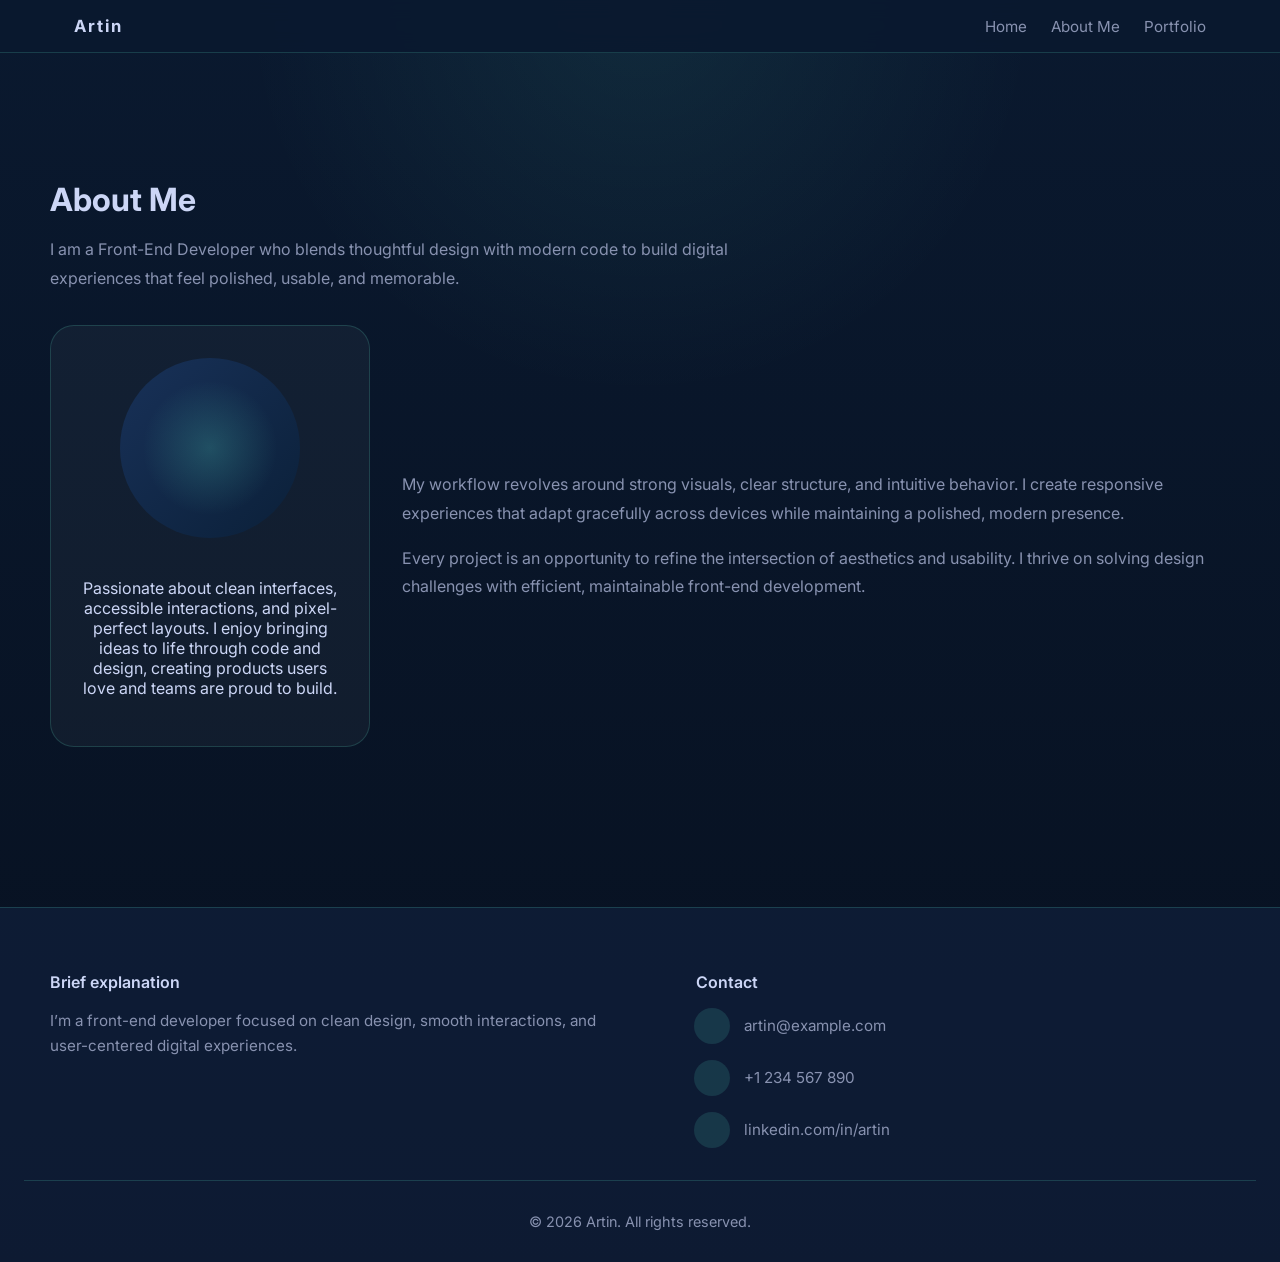
==== aboutme.html @ 391b1e37 "Create aboutme.html" ====
﻿<!DOCTYPE html>
<html lang="en">
<head>
  <meta charset="UTF-8" />
  <meta name="viewport" content="width=device-width, initial-scale=1.0" />
  <title>About Me | Artin Portfolio</title>
  <link rel="preconnect" href="https://fonts.googleapis.com" />
  <link rel="preconnect" href="https://fonts.gstatic.com" crossorigin />
  <link href="https://fonts.googleapis.com/css2?family=Inter:wght@400;500;600;700&display=swap" rel="stylesheet" />
  <link rel="stylesheet" href="style.css" />
</head>
<body>
  <header>
    <div class="nav-inner">
      <div class="brand">Artin</div>
      <nav aria-label="Primary navigation">
        <a class="nav-link" href="index.html">Home</a>
        <a class="nav-link" href="aboutme.html">About Me</a>
        <a class="nav-link" href="portfolio.html">Portfolio</a>
      </nav>
    </div>
  </header>

  <main>
    <section class="section">
      <div class="section-inner">
        <h2 class="section-title">About Me</h2>
        <p class="section-subtitle">I am a Front-End Developer who blends thoughtful design with modern code to build digital experiences that feel polished, usable, and memorable.</p>
        <div class="about-grid">
          <div class="profile-card">
            <div class="profile-image" aria-hidden="true"></div>
            <p>Passionate about clean interfaces, accessible interactions, and pixel-perfect layouts. I enjoy bringing ideas to life through code and design, creating products users love and teams are proud to build.</p>
          </div>
          <div class="bio-card">
            <p>My workflow revolves around strong visuals, clear structure, and intuitive behavior. I create responsive experiences that adapt gracefully across devices while maintaining a polished, modern presence.</p>
            <p>Every project is an opportunity to refine the intersection of aesthetics and usability. I thrive on solving design challenges with efficient, maintainable front-end development.</p>
          </div>
        </div>
      </div>
    </section>
  </main>
<footer class="footer">
    <div class="footer-inner">
      <div class="footer-column">
        <h3 class="footer-title">Brief explanation</h3>
        <p class="footer-text">I’m a front-end developer focused on clean design, smooth interactions, and user-centered digital experiences.</p>
      </div>
      <div class="footer-column">
        <h3 class="footer-title wwv">Contact</h3>
        <div class="footer-links footer-contact-list">
          <a class="footer-link footer-contact-item" href="mailto:artin@example.com">
            <span class="contact-icon"><i class="fas fa-envelope" aria-hidden="true"></i></span>
            artin@example.com
          </a>
          <a class="footer-link footer-contact-item" href="tel:+1234567890">
            <span class="contact-icon"><i class="fas fa-phone" aria-hidden="true"></i></span>
            +1 234 567 890
          </a>
          <a class="footer-link footer-contact-item" href="https://www.linkedin.com" target="_blank" rel="noreferrer noopener">
            <span class="contact-icon"><i class="fab fa-linkedin-in" aria-hidden="true"></i></span>
            linkedin.com/in/artin
          </a>
        </div>
      </div>
    </div>
    <div class="footer-bottom">© 2026 Artin. All rights reserved.</div>
  </footer>
</body>
</html>
---- style.css ----
﻿:root {
  color-scheme: dark;
  --bg: #0a192f;
  --surface: #112240;
  --text: #ccd6f6;
  --muted: #8892b0;
  --accent: #64ffda;
  --border: rgba(100, 255, 218, 0.16);
  scroll-behavior: smooth;
}

* {
  box-sizing: border-box;
}

html {
  scroll-behavior: smooth;
}

body {
  margin: 0;
  min-height: 100vh;
  font-family: "Inter", system-ui, sans-serif;
  background: radial-gradient(circle at top, rgba(100, 255, 218, 0.08), transparent 28%), linear-gradient(180deg, #0a192f 0%, #07101f 100%);
  color: var(--text);
}

a {
  color: inherit;
}

button {
  font: inherit;
  cursor: pointer;
}

header {
  position: fixed;
  inset: 0 0 auto 0;
  z-index: 10;
  background: rgba(10, 25, 47, 0.94);
  border-bottom: 1px solid var(--border);
  backdrop-filter: blur(10px);
}

.nav-inner {
  max-width: 1180px;
  margin: 0 auto;
  padding: 1rem 1.5rem;
  display: flex;
  align-items: center;
  justify-content: space-between;
  gap: 1rem;
}

.brand {
  font-size: 1.05rem;
  font-weight: 700;
  letter-spacing: 0.12em;
}

nav {
  display: flex;
  gap: 1.5rem;
  flex-wrap: wrap;
}

.nav-link {
  color: var(--muted);
  font-size: 0.95rem;
  text-decoration: none;
  transition: color 180ms ease;
}

.nav-link:hover,
.nav-link:focus-visible {
  color: var(--accent);
}

main {
  padding-top: 84px;
}

.section {
  padding: 6rem 1.5rem;
}

.section-inner {
  max-width: 1180px;
  margin: 0 auto;
}

.hero {
  min-height: calc(100vh - 84px);
  display: flex;
  align-items: center;
  justify-content: center;
  text-align: center;
  padding: 0 1.5rem;
}

.hero-content {
  max-width: 760px;
  width: 100%;
}

.hero-title {
  margin: 0;
  font-size: clamp(2.8rem, 5vw, 5rem);
  line-height: 0.95;
  letter-spacing: -0.05em;
}

.hero-subtitle {
  margin: 1.5rem 0 0.8rem;
  font-size: 1.15rem;
  color: var(--muted);
  line-height: 1.6;
}

.hero-text {
  margin: 0 auto;
  max-width: 680px;
  color: var(--muted);
  font-size: 1rem;
  line-height: 1.8;
}

.social-row {
  margin-top: 2.5rem;
  display: flex;
  justify-content: center;
  gap: 1rem;
  flex-wrap: wrap;
}

.social-link {
  width: 48px;
  height: 48px;
  display: inline-flex;
  align-items: center;
  justify-content: center;
  border: 1px solid var(--border);
  border-radius: 50%;
  transition: transform 180ms ease, border-color 180ms ease, color 180ms ease;
  color: var(--text);
}

.social-link:hover,
.social-link:focus-visible {
  transform: translateY(-3px);
  border-color: var(--accent);
  color: var(--accent);
}

.section-title {
  font-size: 2rem;
  margin: 0 0 1rem;
}

.section-subtitle {
  max-width: 720px;
  color: var(--muted);
  line-height: 1.8;
  margin-top: 1rem;
}

.about-grid {
  display: grid;
  gap: 2rem;
  grid-template-columns: minmax(0, 320px) 1fr;
  align-items: center;
  margin-top: 2rem;
}

.profile-card {
  display: flex;
  flex-direction: column;
  align-items: center;
  text-align: center;
  gap: 1.5rem;
  padding: 2rem;
  border-radius: 24px;
  background: rgba(255, 255, 255, 0.04);
  border: 1px solid var(--border);
}

.profile-image {
  width: 180px;
  height: 180px;
  border-radius: 50%;
  background: linear-gradient(135deg, #183158, #0b2039);
  display: grid;
  place-items: center;
  position: relative;
  overflow: hidden;
}

.profile-image::before {
  content: "";
  width: 140px;
  height: 140px;
  border-radius: 50%;
  background: radial-gradient(circle, rgba(100,255,218,0.18) 0%, transparent 68%);
}

.bio-card {
  display: grid;
  gap: 1rem;
}

.bio-card p {
  margin: 0;
  color: var(--muted);
  line-height: 1.8;
}

.portfolio-slider-wrapper {
  margin-top: 2rem;
  height: auto;
}

.portfolio-grid {
  display: flex;
  gap: 1.5rem;
  overflow-x: auto;
  padding-bottom: 1rem;
  scroll-snap-type: x mandatory;
  -webkit-overflow-scrolling: touch;
  scrollbar-width: none;
  margin-top: 2rem;
}

.portfolio-grid::-webkit-scrollbar {
  display: none;
}

.project-card {
  background: rgba(255, 255, 255, 0.04);
  border: 1px solid var(--border);
  border-radius: 22px;
  overflow: hidden;
  display: flex;
  flex-direction: column;
  transition: transform 180ms ease, border-color 180ms ease;
  min-width: 320px;
  flex: 0 0 320px;
  scroll-snap-align: start;
  margin-top: 2rem;
}

.project-card:hover,
.project-card:focus-within {
  transform: translateY(-4px);
  border-color: var(--accent);
}

.project-image {
  min-height: 180px;
  background: linear-gradient(180deg, rgba(100, 255, 218, 0.18), rgba(10, 25, 47, 0.95));
  display: grid;
  place-items: center;
  color: var(--text);
  font-weight: 700;
  font-size: 1.1rem;
  text-transform: uppercase;
  letter-spacing: 0.12em;
}

.project-content {
  padding: 1.5rem;
  display: flex;
  flex-direction: column;
  gap: 1rem;
  flex: 1;
}

.portfolio-controls {
  display: flex;
  justify-content: center;
  gap: 1rem;
  margin-top: 1.5rem;
}

.slider-button {
  padding: 0.95rem 1.6rem;
  border: 1px solid var(--border);
  border-radius: 999px;
  background: transparent;
  color: var(--text);
  font-weight: 600;
  transition: background 180ms ease, border-color 180ms ease, transform 180ms ease;
}

.slider-button:hover,
.slider-button:focus-visible {
  background: rgba(100, 255, 218, 0.12);
  border-color: var(--accent);
  color: var(--accent);
  transform: translateY(-2px);
}

.project-title {
  margin: 0;
  font-size: 1.1rem;
}

.project-description {
  margin: 0;
  color: var(--muted);
  line-height: 1.8;
  flex: 1;
}

.project-button {
  align-self: start;
  padding: 0.85rem 1.3rem;
  border: 1px solid var(--border);
  border-radius: 999px;
  background: transparent;
  color: var(--text);
  transition: background 180ms ease, color 180ms ease, transform 180ms ease;
}

.project-button:hover,
.project-button:focus-visible {
  background: rgba(100, 255, 218, 0.12);
  color: var(--accent);
  transform: translateY(-2px);
}

.footer {
  background: rgba(17, 34, 64, 0.6);
  border-top: 1px solid var(--border);
  padding: 4rem 1.5rem 2rem;
  margin-top: 4rem;
}

.footer-inner {
  max-width: 1180px;
  margin: 0 auto;
  display: flex;
  justify-content: space-between;
  align-items: flex-start;
  gap: 3rem;
}

.footer-column {
  flex: 1;
  min-width: 220px;
  display: flex;
  flex-direction: column;
  gap: 1rem;
}

.footer-title {
  margin: 0;
  font-size: 1rem;
  font-weight: 600;
  color: var(--text);
}

.footer-text {
  margin: 0;
  color: var(--muted);
  font-size: 0.95rem;
  line-height: 1.7;
}

.footer-links {
  display: flex;
  flex-direction: column;
  gap: 0.8rem;
}

.footer-link {
  color: var(--muted);
  text-decoration: none;
  font-size: 0.95rem;
  transition: color 180ms ease;
}

.footer-link:hover,
.footer-link:focus-visible {
  color: var(--accent);
}

.footer-contact-list {
  display: grid;
  gap: 1rem;
  margin-left: 30px;
}
.wwv{
    margin-left: 32px;
}

.footer-contact-item {
  display: flex;
  align-items: center;
  gap: 0.9rem;
}

.contact-icon {
  width: 36px;
  height: 36px;
  display: inline-flex;
  align-items: center;
  justify-content: center;
  border-radius: 50%;
  background: rgba(100, 255, 218, 0.12);
  color: var(--accent);
}

.footer-bottom {
  text-align: center;
  color: var(--muted);
  font-size: 0.9rem;
  margin-top: 2rem;
  padding-top: 2rem;
  border-top: 1px solid var(--border);
}

@media (max-width: 1024px) {
  .nav-inner {
    padding: 0.8rem 1.2rem;
  }

  .section {
    padding: 4rem 1.2rem;
  }

  .project-card {
    min-width: 320px;
    flex: 0 0 320px;
  }
}

@media (max-width: 768px) {
  .nav-inner {
    flex-direction: row;
    padding: 0.8rem 1rem;
    gap: 0.8rem;
  }

  nav {
    gap: 1rem;
  }

  .brand {
    font-size: 0.95rem;
  }

  .nav-link {
    font-size: 0.85rem;
  }

  .hero {
    min-height: calc(100vh - 70px);
    padding: 1.5rem;
  }

  .hero-title {
    font-size: clamp(2.2rem, 7vw, 4rem);
  }

  .hero-subtitle {
    font-size: 1rem;
  }

  .hero-text {
    font-size: 0.95rem;
  }

  .section {
    padding: 3.5rem 1rem;
  }

  .section-title {
    font-size: 1.65rem;
  }

  .section-subtitle {
    font-size: 0.95rem;
  }

  .about-grid {
    grid-template-columns: 1fr;
    gap: 2rem;
  }

  .profile-image {
    width: 140px;
    height: 140px;
  }

  .profile-image::before {
    width: 110px;
    height: 110px;
  }

  .project-card {
    min-width: 280px;
    flex: 0 0 280px;
  }

  .project-image {
    min-height: 160px;
  }

  .project-content {
    padding: 1.5rem;
  }

  .portfolio-grid {
    gap: 1.2rem;
    padding-bottom: 1.5rem;
  }

  .portfolio-controls {
    gap: 0.8rem;
  }

  .slider-button {
    padding: 0.8rem 1.3rem;
    font-size: 0.9rem;
  }

  .footer {
    padding: 3rem 1rem 1.5rem;
    margin-top: 2rem;
  }

  .footer-inner {
    gap: 2rem;
    flex-direction: column;
  }

  .footer-column {
    min-width: auto;
  }

  .footer-title {
    font-size: 0.95rem;
  }

  .footer-text {
    font-size: 0.9rem;
  }

  .footer-contact-item {
    gap: 0.7rem;
  }

  .contact-icon {
    width: 32px;
    height: 32px;
    font-size: 0.9rem;
  }
}

@media (max-width: 480px) {
  header {
    padding: 0;
  }

  .nav-inner {
    flex-direction: column;
    padding: 0.8rem 1rem;
    gap: 0.5rem;
    align-items: flex-start;
  }

  nav {
    width: 100%;
    gap: 0.8rem;
    flex-wrap: wrap;
  }

  .brand {
    font-size: 0.9rem;
    width: 100%;
  }

  .nav-link {
    font-size: 0.8rem;
    padding: 0.4rem 0.8rem;
  }

  main {
    padding-top: 70px;
  }

  .hero {
    min-height: calc(100vh - 70px);
    padding: 1rem;
    justify-content: center;
  }

  .hero-content {
    max-width: 100%;
  }

  .hero-title {
    font-size: clamp(1.8rem, 8vw, 3rem);
    line-height: 1.1;
  }

  .hero-subtitle {
    font-size: 0.9rem;
    margin: 1rem 0 0.5rem;
  }

  .hero-text {
    font-size: 0.85rem;
    line-height: 1.6;
    margin: 0;
  }

  .social-row {
    margin-top: 1.5rem;
    gap: 0.8rem;
  }

  .social-link {
    width: 40px;
    height: 40px;
  }

  .section {
    padding: 2.5rem 0.9rem;
  }

  .section-inner {
    max-width: 100%;
    padding: 0;
  }

  .section-title {
    font-size: 1.4rem;
    margin-bottom: 0.8rem;
  }

  .section-subtitle {
    font-size: 0.88rem;
    max-width: 100%;
    margin-top: 0.5rem;
  }

  .about-grid {
    grid-template-columns: 1fr;
    gap: 1.5rem;
    margin-top: 1.5rem;
  }

  .profile-card {
    padding: 1.5rem;
    gap: 1rem;
    border-radius: 16px;
  }

  .profile-image {
    width: 120px;
    height: 120px;
  }

  .profile-image::before {
    width: 95px;
    height: 95px;
  }

  .bio-card {
    gap: 0.8rem;
  }

  .bio-card p {
    font-size: 0.88rem;
    line-height: 1.6;
  }

  .portfolio-slider-wrapper {
    margin-top: 1.5rem;
  }

  .portfolio-grid {
    gap: 1rem;
    margin-top: 1.5rem;
    padding-bottom: 1rem;
  }

  .project-card {
    min-width: 260px;
    flex: 0 0 260px;
    border-radius: 16px;
  }

  .project-image {
    min-height: 140px;
    font-size: 0.95rem;
  }

  .project-content {
    padding: 1.2rem;
    gap: 0.8rem;
  }

  .project-title {
    font-size: 1rem;
  }

  .project-description {
    font-size: 0.85rem;
  }

  .project-button {
    padding: 0.7rem 1rem;
    font-size: 0.85rem;
  }

  .portfolio-controls {
    gap: 0.6rem;
    margin-top: 1rem;
  }

  .slider-button {
    padding: 0.7rem 1.1rem;
    font-size: 0.85rem;
  }

  .footer {
    padding: 2rem 0.9rem 1rem;
    margin-top: 2rem;
  }

  .footer-inner {
    flex-direction: column;
    gap: 1.5rem;
  }

  .footer-column {
    min-width: auto;
  }

  .footer-title {
    font-size: 0.9rem;
    margin-bottom: 0.5rem;
  }

  .footer-text {
    font-size: 0.85rem;
    line-height: 1.5;
  }

  .footer-links {
    gap: 0.6rem;
  }

  .footer-link {
    font-size: 0.85rem;
  }

  .footer-contact-list {
    gap: 0.8rem;
  }

  .footer-contact-item {
    gap: 0.6rem;
    font-size: 0.85rem;
  }

  .contact-icon {
    width: 30px;
    height: 30px;
    min-width: 30px;
    font-size: 0.85rem;
  }

  .footer-bottom {
    font-size: 0.8rem;
    margin-top: 1.5rem;
    padding-top: 1.5rem;
  }
}
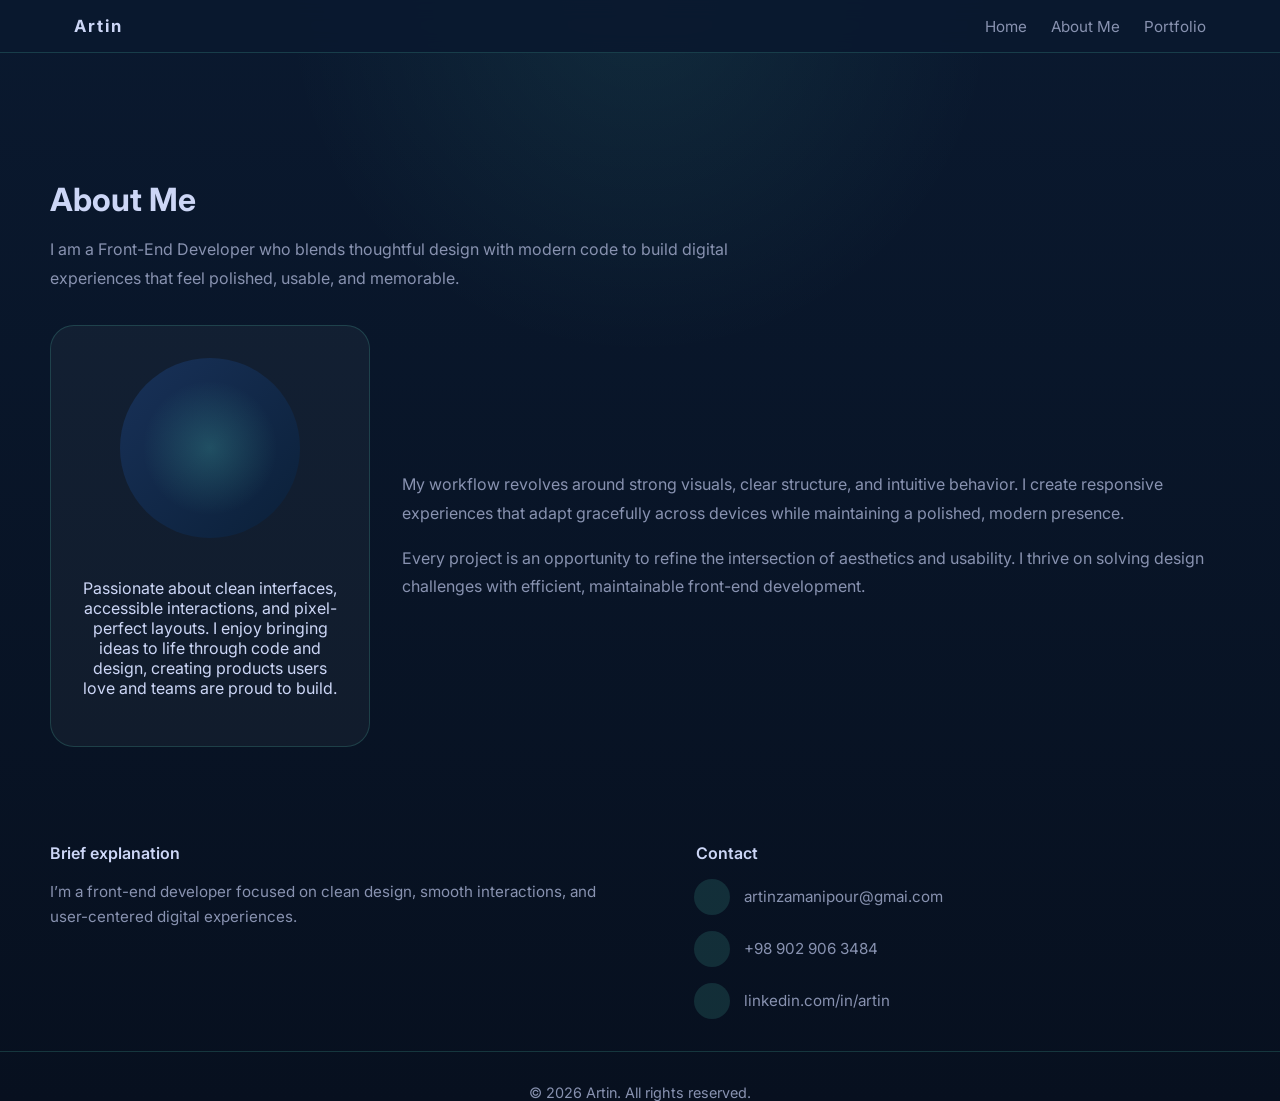
==== commit d5629f89: "Update aboutme.html" ====
--- a/aboutme.html
+++ b/aboutme.html
@@ -3,7 +3,7 @@
 <head>
   <meta charset="UTF-8" />
   <meta name="viewport" content="width=device-width, initial-scale=1.0" />
-  <title>About Me | Artin Portfolio</title>
+  <title>About Me | Artin's Website</title>
   <link rel="preconnect" href="https://fonts.googleapis.com" />
   <link rel="preconnect" href="https://fonts.gstatic.com" crossorigin />
   <link href="https://fonts.googleapis.com/css2?family=Inter:wght@400;500;600;700&display=swap" rel="stylesheet" />
@@ -39,7 +39,7 @@
       </div>
     </section>
   </main>
-<footer class="footer">
+  <footer class="footer">
     <div class="footer-inner">
       <div class="footer-column">
         <h3 class="footer-title">Brief explanation</h3>
@@ -48,13 +48,13 @@
       <div class="footer-column">
         <h3 class="footer-title wwv">Contact</h3>
         <div class="footer-links footer-contact-list">
-          <a class="footer-link footer-contact-item" href="mailto:artin@example.com">
+          <a class="footer-link footer-contact-item" href="mailto:artinzamanipour@gmai.com">
             <span class="contact-icon"><i class="fas fa-envelope" aria-hidden="true"></i></span>
-            artin@example.com
+            artinzamanipour@gmai.com
           </a>
-          <a class="footer-link footer-contact-item" href="tel:+1234567890">
+          <a class="footer-link footer-contact-item" href="tel:+98 902 906 3484">
             <span class="contact-icon"><i class="fas fa-phone" aria-hidden="true"></i></span>
-            +1 234 567 890
+            +98 902 906 3484
           </a>
           <a class="footer-link footer-contact-item" href="https://www.linkedin.com" target="_blank" rel="noreferrer noopener">
             <span class="contact-icon"><i class="fab fa-linkedin-in" aria-hidden="true"></i></span>
--- a/style.css
+++ b/style.css
@@ -91,47 +91,266 @@
 }
 
 .hero {
+  position: relative;
   min-height: calc(100vh - 84px);
   display: flex;
   align-items: center;
-  justify-content: center;
-  text-align: center;
+  justify-content: flex-start;
   padding: 0 1.5rem;
+  overflow: hidden;
+}
+
+.hero-bg {
+  position: absolute;
+  inset: 0;
+  z-index: 0;
+  overflow: hidden;
+  background: linear-gradient(180deg, rgba(10, 25, 47, 0.9), rgba(10, 25, 47, 0.95));
+}
+
+.hero-video {
+  position: absolute;
+  inset: 0;
+  width: 100%;
+  height: 100%;
+  object-fit: cover;
+  opacity: 0.65;
+  filter: brightness(0.55) saturate(0.95);
+}
+
+.hero-overlay {
+  position: absolute;
+  inset: 0;
+  background: linear-gradient(180deg, rgba(10, 25, 47, 0.45), rgba(10, 25, 47, 0.85));
+  pointer-events: none;
+}
+
+.hero-layout {
+  position: relative;
+  z-index: 1;
+  width: 100%;
+  max-width: 1180px;
+  display: grid;
+  grid-template-columns: minmax(0, 1fr) minmax(320px, 360px);
+  gap: 3rem;
+  align-items: start;
 }
 
 .hero-content {
-  max-width: 760px;
+  justify-self: start;
+  text-align: left;
+  max-width: 700px;
   width: 100%;
 }
 
 .hero-title {
   margin: 0;
-  font-size: clamp(2.8rem, 5vw, 5rem);
-  line-height: 0.95;
+  font-size: clamp(3rem, 6vw, 5.2rem);
+  line-height: 1;
   letter-spacing: -0.05em;
 }
 
 .hero-subtitle {
-  margin: 1.5rem 0 0.8rem;
+  margin: 2.2rem 0 1rem;
   font-size: 1.15rem;
   color: var(--muted);
-  line-height: 1.6;
+  line-height: 1.8;
+  max-width: 640px;
+  white-space: nowrap;
+  overflow: hidden;
+  border-right: 2px solid rgba(100, 255, 218, 0.75);
+  animation: typewriter 4.5s steps(40,end) 1, blink-caret 700ms step-end infinite;
 }
 
 .hero-text {
-  margin: 0 auto;
+  margin: 0;
   max-width: 680px;
   color: var(--muted);
   font-size: 1rem;
   line-height: 1.8;
+  
+}
+
+@keyframes typewriter {
+  from { width: 0; }
+  to { width: 100%; }
+}
+
+@keyframes blink-caret {
+  50% { border-color: transparent; }
+}
+
+.hero-card {
+  position: relative;
+  right: auto;
+  bottom: auto;
+  width: 100%;
+  max-width: 360px;
+  padding: 1.5rem;
+  border-radius: 26px;
+  border: 1px solid rgba(100, 255, 218, 0.18);
+  background: rgba(255, 255, 255, 0.08);
+  box-shadow: 0 24px 60px rgba(100, 255, 218, 0.12);
+  backdrop-filter: blur(20px);
+  color: #eef6ff;
+  z-index: 1;
+}
+
+.hero-card {
+  align-self: start;
+}
+
+.hero-card-top {
+  display: flex;
+  align-items: center;
+  justify-content: space-between;
+  gap: 0.75rem;
+  margin-bottom: 1rem;
+}
+
+.hero-card-label {
+  font-size: 0.72rem;
+  letter-spacing: 0.26em;
+  text-transform: uppercase;
+  color: #8ee9d4;
+}
+
+.hero-card-chip {
+  font-size: 0.75rem;
+  padding: 0.35rem 0.85rem;
+  border-radius: 999px;
+  background: rgba(94, 234, 212, 0.14);
+  color: #d6fff2;
+}
+
+.hero-card-body {
+  display: flex;
+  gap: 1rem;
+  align-items: center;
+}
+
+.hero-card-thumb {
+  width: 60px;
+  height: 60px;
+  display: grid;
+  place-items: center;
+  border-radius: 22px;
+  background: rgba(255, 255, 255, 0.12);
+  border: 1px solid rgba(255, 255, 255, 0.12);
+  color: #64ffda;
+}
+
+.hero-card h3 {
+  margin: 0;
+  font-size: 1rem;
+  line-height: 1.3;
+  color: #f5f8ff;
+}
+
+.hero-card p {
+  margin: 0.5rem 0 0;
+  color: #d3e3ff;
+  font-size: 0.95rem;
+  line-height: 1.7;
+}
+
+.hero-card-link {
+  display: inline-flex;
+  margin-top: 1rem;
+  color: #64ffda;
+  font-weight: 600;
+  text-decoration: none;
+  border-bottom: 1px solid transparent;
+  transition: border-color 180ms ease;
+}
+
+.hero-card-link:hover,
+.hero-card-link:focus-visible {
+  border-color: #64ffda;
 }
 
 .social-row {
   margin-top: 2.5rem;
   display: flex;
-  justify-content: center;
+  justify-content: flex-start;
   gap: 1rem;
   flex-wrap: wrap;
+}
+
+.skills-section {
+  padding-top: 4rem;
+}
+
+.skills-inner {
+  display: grid;
+  grid-template-columns: 1fr 360px;
+  gap: 2rem;
+  align-items: start;
+}
+
+.skills-panel {
+  position: relative;
+  min-height: 240px;
+  padding: 2rem;
+  border-radius: 28px;
+  border: 1px solid rgba(100, 255, 218, 0.16);
+  background: rgba(255, 255, 255, 0.05);
+  overflow: hidden;
+}
+
+.skills-list {
+  display: grid;
+  gap: 1rem;
+  animation: skills-scroll 5s linear infinite;
+}
+
+.skills-list span {
+  display: inline-block;
+  font-size: 1.05rem;
+  color: #e4f2ff;
+  opacity: 0.95;
+}
+
+@keyframes skills-scroll {
+  0%, 16% { transform: translateY(0); }
+  20%, 36% { transform: translateY(-100%); }
+  40%, 56% { transform: translateY(-200%); }
+  60%, 76% { transform: translateY(-300%); }
+  80%, 96% { transform: translateY(-400%); }
+  100% { transform: translateY(0); }
+}
+
+@media (max-width: 920px) {
+  .hero-layout,
+  .skills-inner {
+    grid-template-columns: 1fr;
+  }
+
+  .hero {
+    justify-content: center;
+  }
+
+  .social-row {
+    justify-content: center;
+  }
+}
+
+@media (max-width: 620px) {
+  .hero {
+    padding: 0 1rem;
+  }
+
+  .hero-subtitle {
+    display: block;
+    white-space: normal;
+    overflow: visible;
+    border-right: none;
+    animation: none;
+  }
+
+  .skills-inner {
+    gap: 1.5rem;
+  }
 }
 
 .social-link {
@@ -328,7 +547,7 @@
   color: var(--accent);
   transform: translateY(-2px);
 }
-
+hero-subtitle
 .footer {
   background: rgba(17, 34, 64, 0.6);
   border-top: 1px solid var(--border);
@@ -420,6 +639,7 @@
   border-top: 1px solid var(--border);
 }
 
+
 @media (max-width: 1024px) {
   .nav-inner {
     padding: 0.8rem 1.2rem;
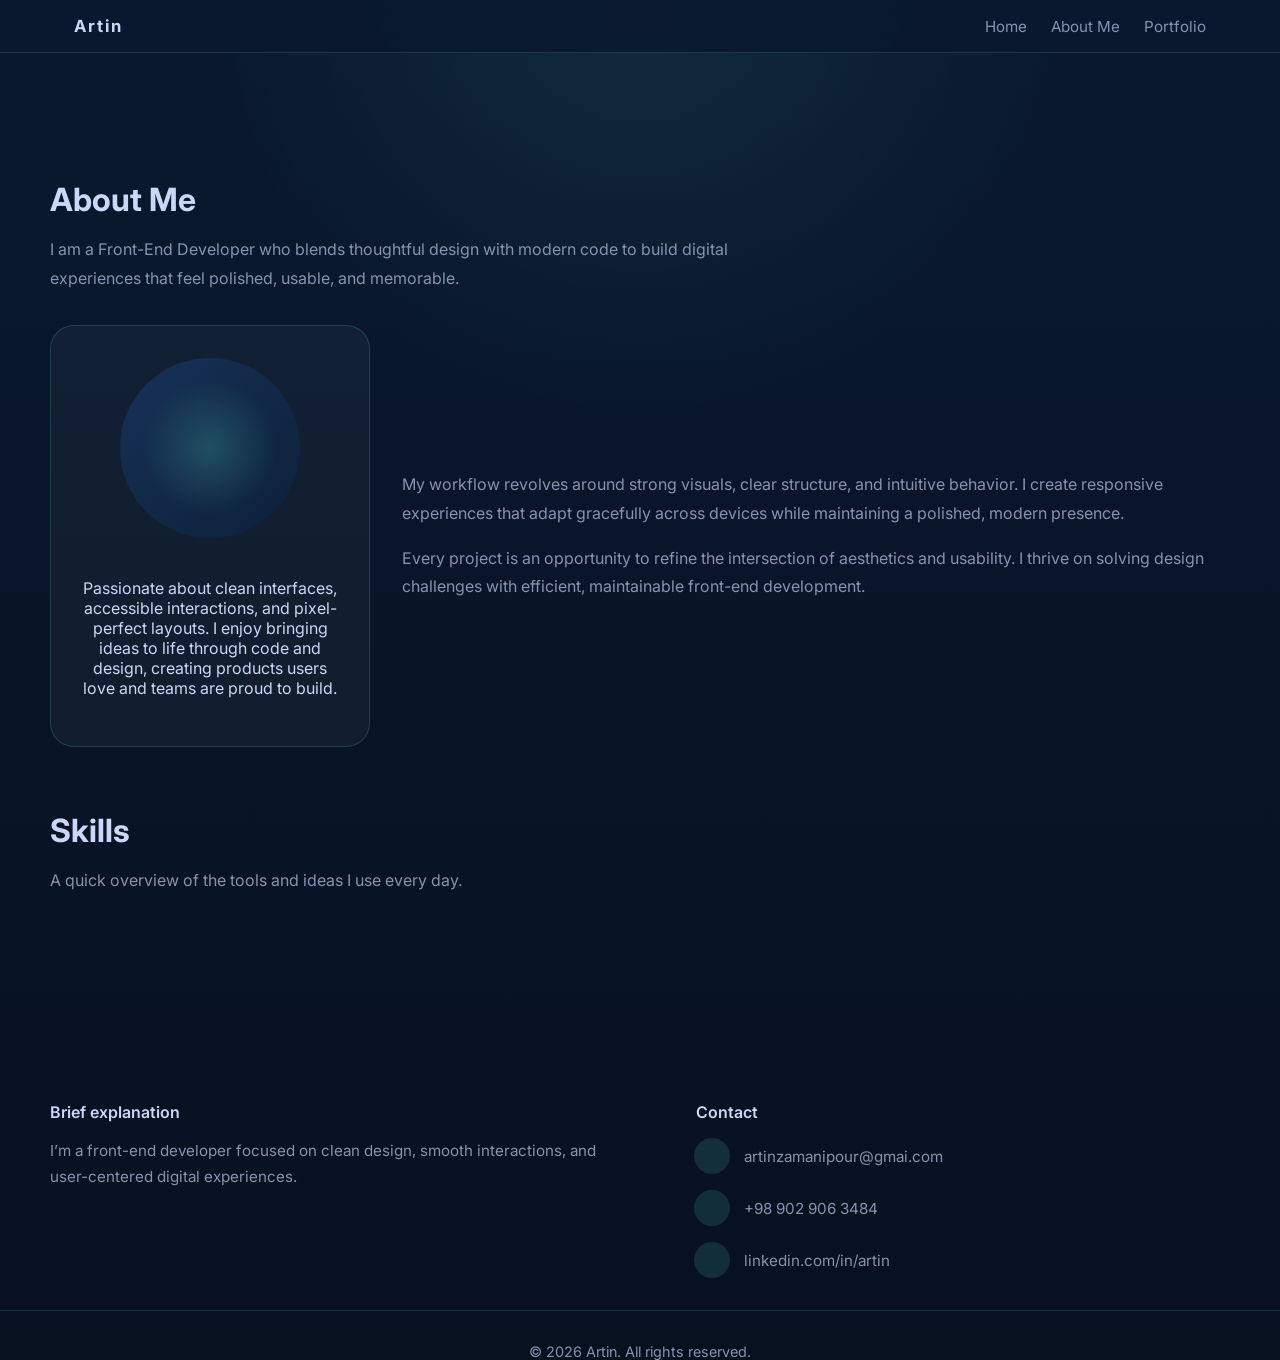
==== commit cd88f253: "Update aboutme.html" ====
--- a/aboutme.html
+++ b/aboutme.html
@@ -37,6 +37,15 @@
           </div>
         </div>
       </div>
+      <section class="section skills-section">
+      <div class="section-inner">
+        <h2 class="section-title">Skills</h2>
+        <p class="section-subtitle">A quick overview of the tools and ideas I use every day.</p>
+        <div class="skills-rotator" aria-live="polite">
+          <span class="skills-rotator-line"></span>
+        </div>
+      </div>
+    </section>
     </section>
   </main>
   <footer class="footer">
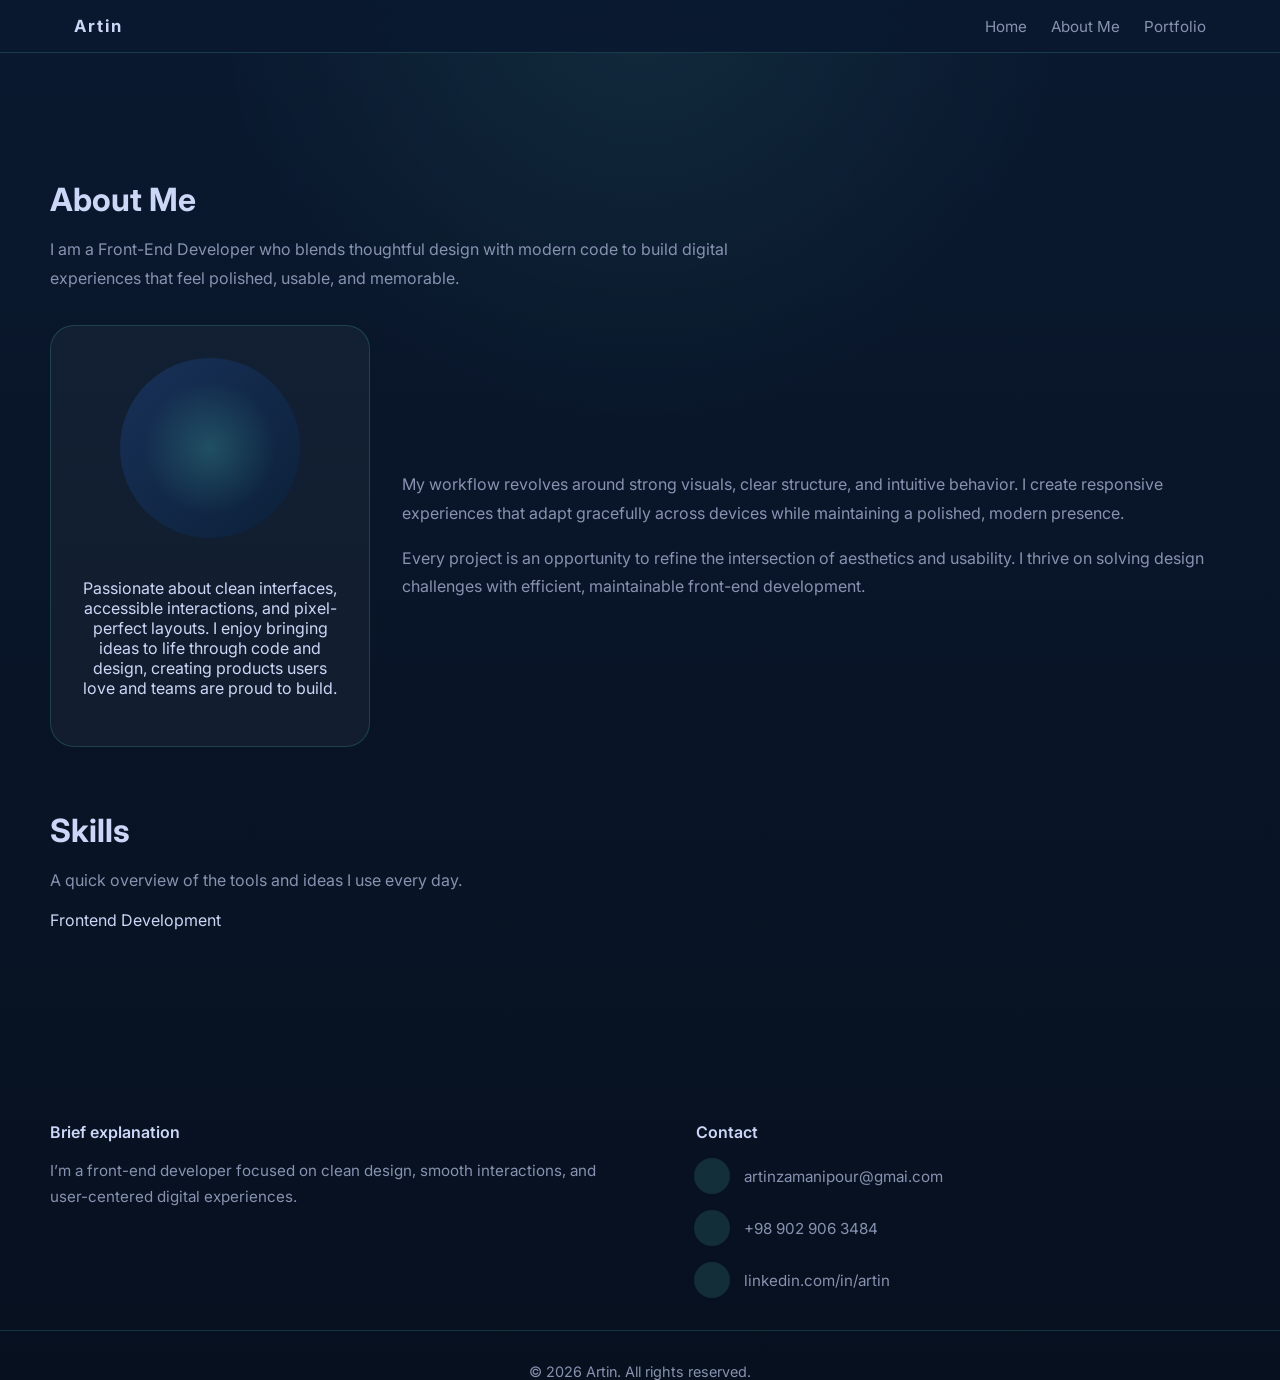
==== commit 67d3d24b: "Update aboutme.html" ====
--- a/aboutme.html
+++ b/aboutme.html
@@ -74,5 +74,32 @@
     </div>
     <div class="footer-bottom">© 2026 Artin. All rights reserved.</div>
   </footer>
+  <script>
+      const skills = [
+        'Frontend Development',
+        'UI / UX Design',
+        'Responsive Layouts',
+        'Performance Optimization',
+        'Component Systems',
+        'Modern Tooling'
+      ];
+      const skillsLine = document.querySelector('.skills-rotator-line');
+      if (skillsLine) {
+        let current = 0;
+        function showSkill() {
+          skillsLine.classList.remove('fade-in');
+          skillsLine.classList.add('fade-out');
+          setTimeout(() => {
+            skillsLine.textContent = skills[current];
+            skillsLine.classList.remove('fade-out');
+            skillsLine.classList.add('fade-in');
+            current = (current + 1) % skills.length;
+          }, 250);
+        }
+        showSkill();
+        setInterval(showSkill, 3500);
+      }
+
+  </script>
 </body>
 </html>
